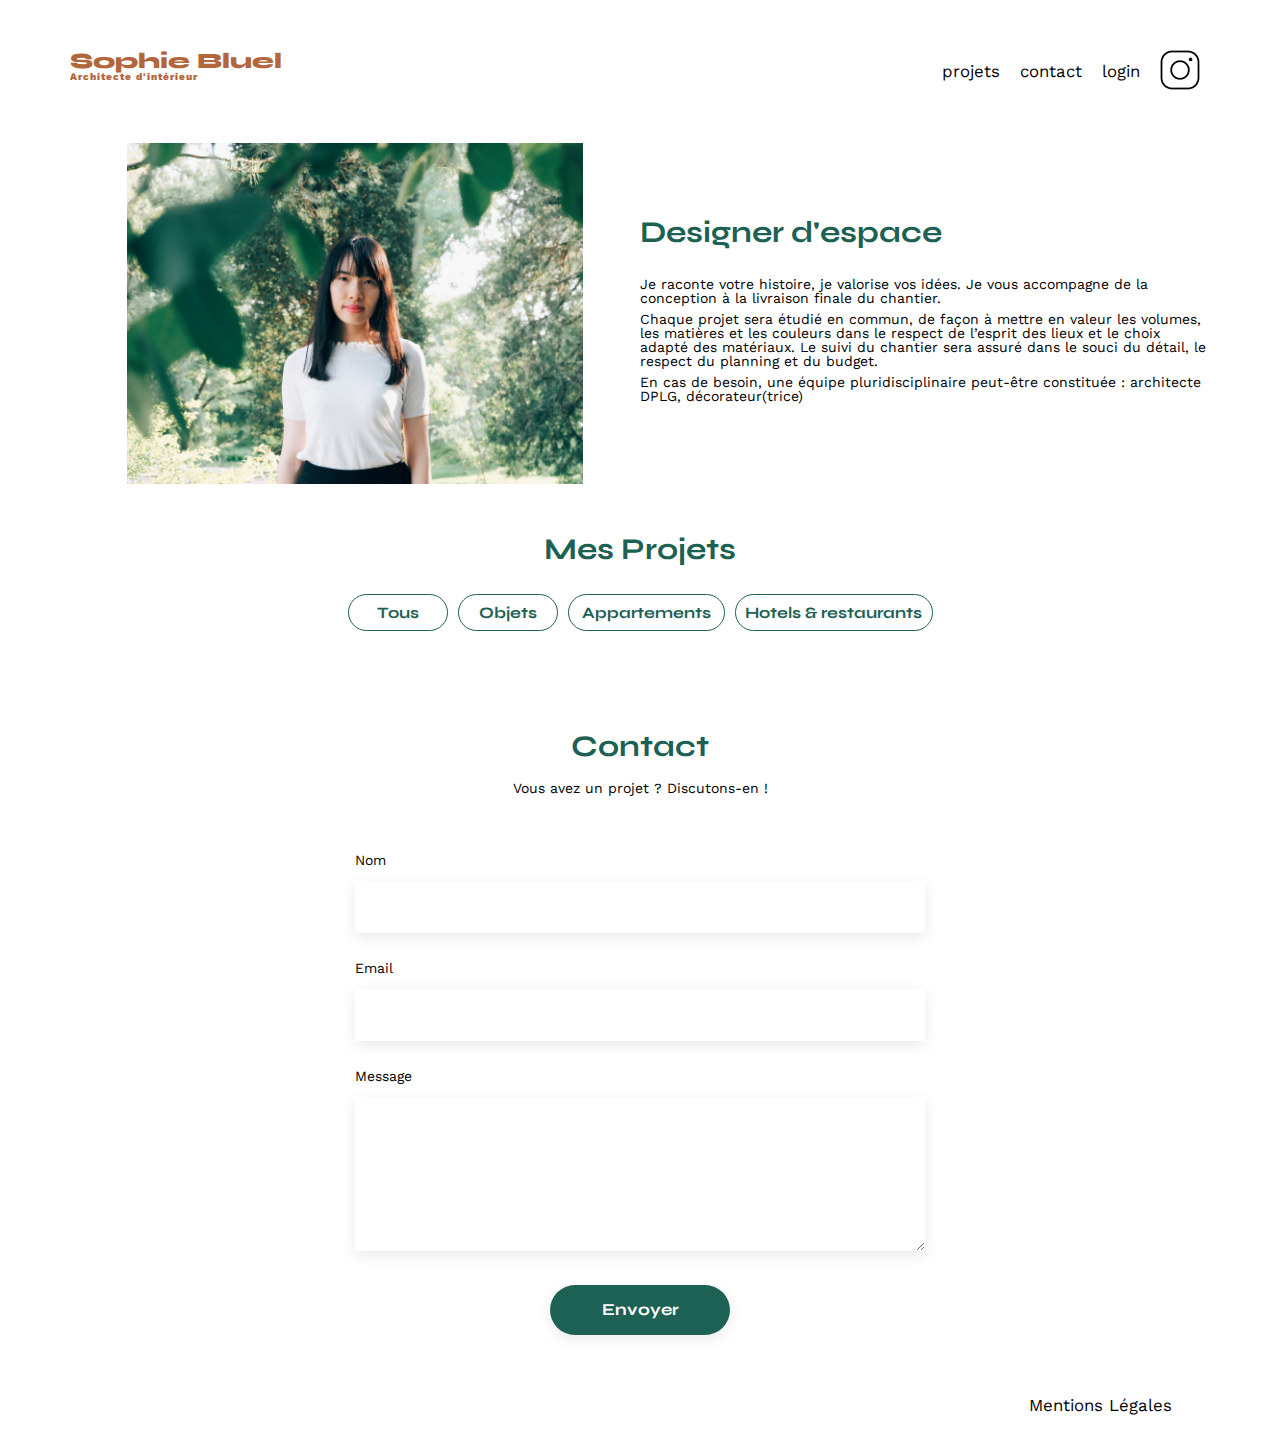
==== FrontEnd/index.html @ b27c8770 "first commit" ====
<!DOCTYPE html>
<html lang="fr">
<head>
	<meta charset="UTF-8">
	<title>Sophie Bluel - Architecte d'intérieur</title>
	<meta name="viewport" content="width=device-width, initial-scale=1.0">
	<link rel="preconnect" href="https://fonts.googleapis.com">
	<link rel="preconnect" href="https://fonts.gstatic.com" crossorigin>
	<link href="https://fonts.googleapis.com/css2?family=Syne:wght@700;800&family=Work+Sans&display=swap" rel="stylesheet">
	<meta name="description" content="">
	<link rel="stylesheet" href="./assets/style.css">
	<script src="scripts/index.js" defer></script>
</head>
<body>
<header>
	<h1>Sophie Bluel <span>Architecte d'intérieur</span></h1>
	<nav>
		<ul>
			<li><a href="#portfolio">projets</a></li>
			<li><a href="#contact">contact</a></li>
			<li><a href="logIn.html">login</a></li>
			<li><img src="./assets/icons/instagram.png" alt="Instagram"></li>
		</ul>
	</nav>
</header>
<main>
	<section id="introduction">
		<figure>
			<img src="./assets/images/sophie-bluel.png" alt="">
		</figure>
		<article>
			<h2>Designer d'espace</h2>
			<p>Je raconte votre histoire, je valorise vos idées. Je vous accompagne de la conception à la livraison finale du chantier.</p>
			<p>Chaque projet sera étudié en commun, de façon à mettre en valeur les volumes, les matières et les couleurs dans le respect de l’esprit des lieux et le choix adapté des matériaux. Le suivi du chantier sera assuré dans le souci du détail, le respect du planning et du budget.</p>
			<p>En cas de besoin, une équipe pluridisciplinaire peut-être constituée : architecte DPLG, décorateur(trice)</p>
		</article>
	</section>
	<section id="portfolio">
		<h2>Mes Projets</h2>
		<div class="filterButtons"></div>
		<div id="gallery" class="gallery">
			<!-- <figure>
				<img src="assets/images/abajour-tahina.png" alt="Abajour Tahina">
				<figcaption>Abajour Tahina</figcaption>
			</figure>
			<figure>
				<img src="assets/images/appartement-paris-v.png" alt="Appartement Paris V">
				<figcaption>Appartement Paris V</figcaption>
			</figure>
			<figure>
				<img src="assets/images/restaurant-sushisen-londres.png" alt="Restaurant Sushisen - Londres">
				<figcaption>Restaurant Sushisen - Londres</figcaption>
			</figure>
			<figure>
				<img src="assets/images/la-balisiere.png" alt="Villa “La Balisiere” - Port Louis">
				<figcaption>Villa “La Balisiere” - Port Louis</figcaption>
			</figure>
			<figure>
				<img src="assets/images/structures-thermopolis.png" alt="Structures Thermopolis">
				<figcaption>Structures Thermopolis</figcaption>
			</figure>
			<figure>
				<img src="assets/images/appartement-paris-x.png" alt="Appartement Paris X">
				<figcaption>Appartement Paris X</figcaption>
			</figure>
			<figure>
				<img src="assets/images/le-coteau-cassis.png" alt="Pavillon “Le coteau” - Cassis">
				<figcaption>Pavillon “Le coteau” - Cassis</figcaption>
			</figure>
			<figure>
				<img src="assets/images/villa-ferneze.png" alt="Villa Ferneze - Isola d’Elba">
				<figcaption>Villa Ferneze - Isola d’Elba</figcaption>
			</figure>
			<figure>
				<img src="assets/images/appartement-paris-xviii.png" alt="Appartement Paris XVIII">
				<figcaption>Appartement Paris XVIII</figcaption>
			</figure>
			<figure>
				<img src="assets/images/bar-lullaby-paris.png" alt="Bar “Lullaby” - Paris">
				<figcaption>Bar “Lullaby” - Paris</figcaption>
			</figure>
			<figure>
				<img src="assets/images/hotel-first-arte-new-delhi.png" alt="Hotel First Arte - New Delhi">
				<figcaption>Hotel First Arte - New Delhi</figcaption>
			</figure> -->
		</div>
	</section>
	<section id="contact">
		<h2>Contact</h2>
		<p>Vous avez un projet ? Discutons-en !</p>
		<form action="#" method="post">
			<label for="name">Nom</label>
			<input type="text" name="name" id="name">
			<label for="email">Email</label>
			<input type="email" name="email" id="email">
			<label for="message">Message</label>
			<textarea name="message" id="message" cols="30" rows="10"></textarea>
			<input type="submit" value="Envoyer">
		</form>
	</section>
</main>

<footer>
	<nav>
		<ul>
			<li>Mentions Légales</li>
		</ul>
	</nav>
</footer>
</body>
</html>
---- FrontEnd/assets/style.css ----
/* http://meyerweb.com/eric/tools/css/reset/
   v2.0 | 20110126
   License: none (public domain)
*/

html, body, div, span, applet, object, iframe,
h1, h2, h3, h4, h5, h6, p, blockquote, pre,
a, abbr, acronym, address, big, cite, code,
del, dfn, em, img, ins, kbd, q, s, samp,
small, strike, strong, sub, sup, tt, var,
b, u, i, center,
dl, dt, dd, ol, ul, li,
fieldset, form, label, legend,
table, caption, tbody, tfoot, thead, tr, th, td,
article, aside, canvas, details, embed,
figure, figcaption, footer, header, hgroup,
menu, nav, output, ruby, section, summary,
time, mark, audio, video {
	margin: 0;
	padding: 0;
	border: 0;
	font-size: 100%;
	font: inherit;
	vertical-align: baseline;
}
/* HTML5 display-role reset for older browsers */
article, aside, details, figcaption, figure,
footer, header, hgroup, menu, nav, section {
	display: block;
}
body {
	line-height: 1;
}
ol, ul {
	list-style: none;
}
blockquote, q {
	quotes: none;
}
blockquote:before, blockquote:after,
q:before, q:after {
	content: '';
	content: none;
}
table {
	border-collapse: collapse;
	border-spacing: 0;
}
/** end reset css**/
body {
	max-width: 1140px;
	margin:auto;
	font-family: 'Work Sans' ;
	font-size: 14px;
}
header {
	display: flex;
	justify-content: space-between;
	margin: 50px 0
}
section {
	margin: 50px 0
}

h1{
	display: flex;
	flex-direction: column;
	font-family: 'Syne';
	font-size: 22px;
	font-weight: 800;
	color: #B1663C
}

h1 > span {
	font-family: 'Work Sans';
	font-size:10px;
	letter-spacing: 0.1em;
;
}

h2{
	font-family: 'Syne';
	font-weight: 700;
	font-size: 30px;
	color: #1D6154
}
li a {
	color: inherit;
	text-decoration: none;
  }
  
nav ul {
	display: flex;
	align-items: center;
	list-style-type: none;

}
nav li {
	padding: 0 10px;
	font-size: 1.2em;
}

li:hover , li a:hover {
	color: #B1663C;
}
#introduction {
	display: flex;
	align-items: center;
}
#introduction figure {
	flex: 1
}
#introduction img {
	display: block;
	margin: auto;
	width: 80%;
}

#introduction article {
	flex: 1
}
#introduction h2 {
	margin-bottom: 1em;
}

#introduction p {
	margin-bottom: 0.5em;
}
#portfolio h2 {
	text-align: center;
	margin-bottom: 1em;
}
.gallery {
	width: 100%;
	display: grid;
	grid-template-columns: 1fr 1fr 1fr;
	grid-column-gap: 20px;
	grid-row-gap: 20px;
}

.gallery img {
	width: 100%;

}
#contact {
	width: 50%;
margin: auto;
}
#contact > * {
	text-align: center;

}
#contact h2{
	margin-bottom: 20px;
}
#contact form {
	text-align: left;
	margin-top:30px;
	display: flex;
	flex-direction: column;
}

#contact input {
	height: 50px;
	font-size: 1.2em;
	border: none;
	box-shadow: 0px 4px 14px rgba(0, 0, 0, 0.09);
}
#contact label {
	margin: 2em 0 1em 0;
}
#contact textarea {
	border: none;
	box-shadow: 0px 4px 14px rgba(0, 0, 0, 0.09);
}

input[type="submit"]{
	font-family: 'Syne';
	font-weight: 700;
	color: white;
	background-color: #1D6154;
	margin : 2em auto ;
	width: 180px;
	text-align: center;
	border-radius: 60px ;
}

footer nav ul {
	display: flex;
	justify-content: flex-end;
	margin: 2em
}

/* boutons filtre */
.filterButtons{
	display: flex;
	justify-content: center;
	gap: 10px;
	margin-bottom: 50px;
}

#btnFilter{

	font-family: Syne;
	font-size: 16px;
	font-weight: 700;
	border-radius: 60px;
	border: 1px;
	opacity: 0px;	
	text-align: center;
	color: #1D6154;
	border: 1px solid #1D6154 ;
	background: #ffffff;
}
#btnFilter:hover{
	background: #1D6154;
	color: #ffffff;
}

.btn-tous{
	width: 100px;
	height: 37px;
	
}
.btn-objets{
	width: 100px;
	height: 37px;
}
.btn-appartements{
	width: 157px;
	height: 37px;
}
.btn-hotels-restaurants{
	width: 198px;
	height: 37px;
	
}
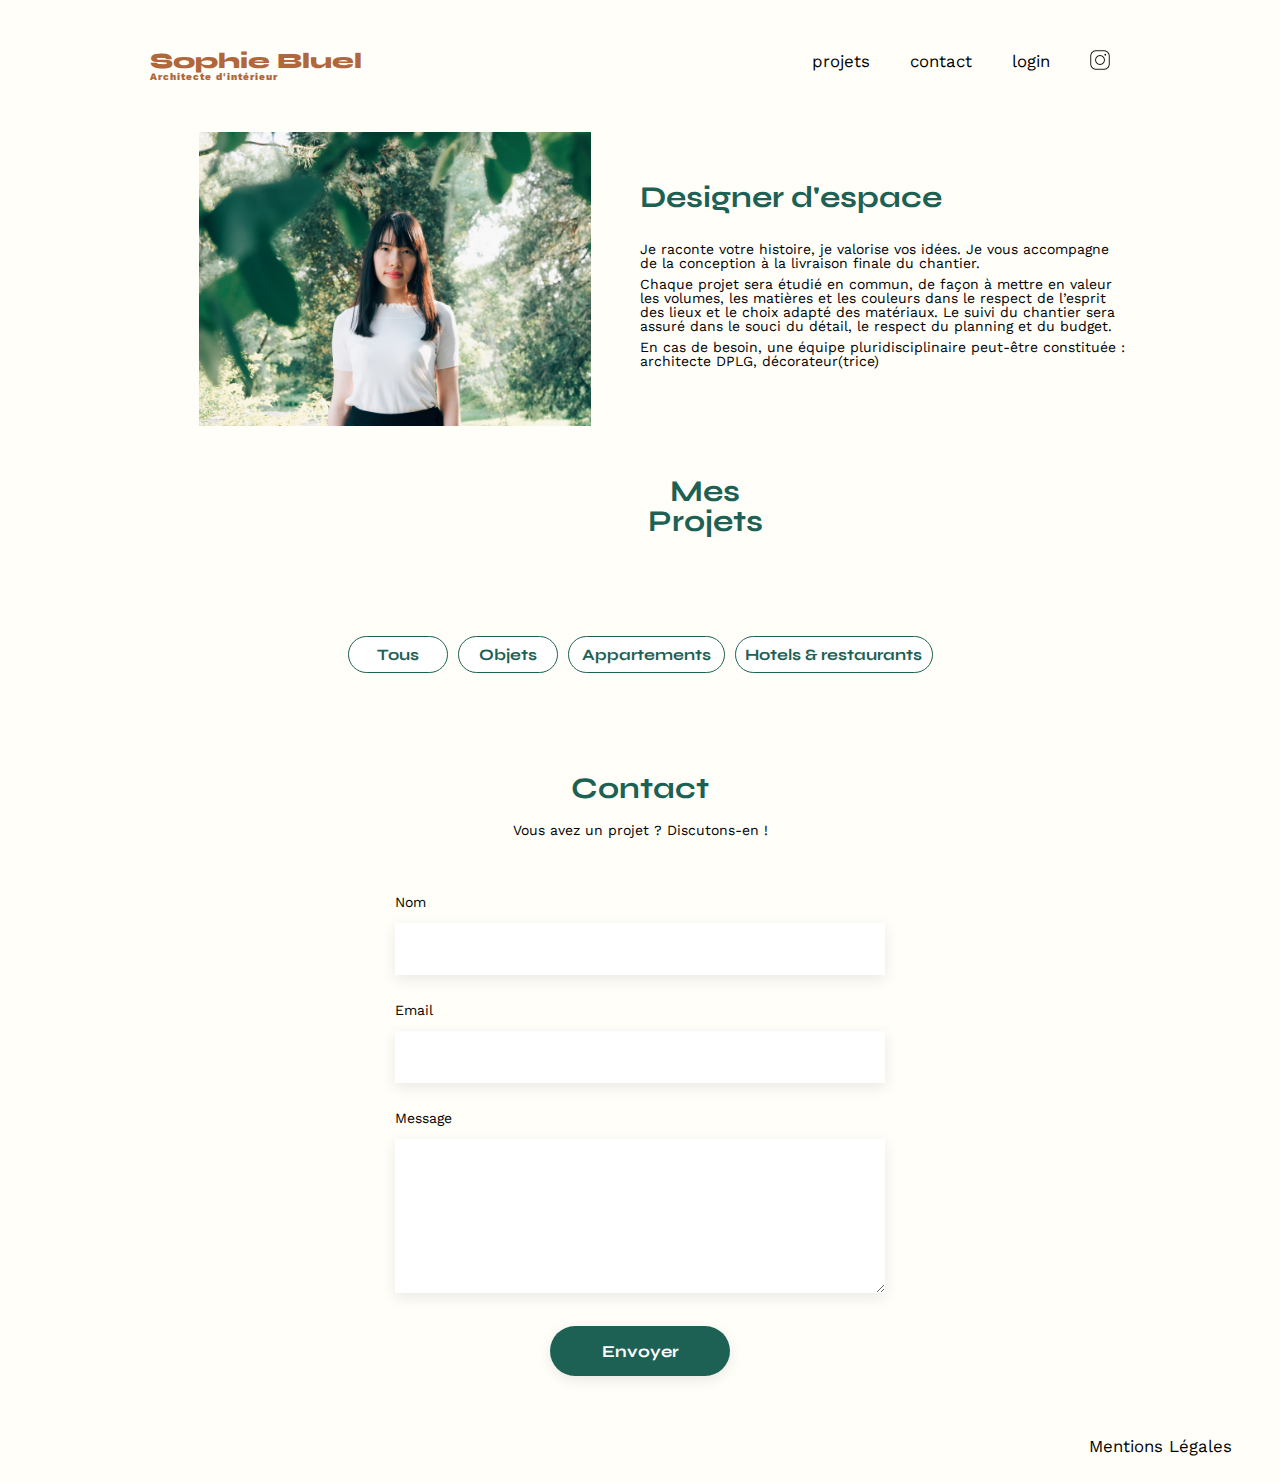
==== commit be2e959e: "js modale" ====
--- a/FrontEnd/index.html
+++ b/FrontEnd/index.html
@@ -36,54 +36,11 @@
 		</article>
 	</section>
 	<section id="portfolio">
-		<h2>Mes Projets</h2>
+		<div class="title">
+			<h2>Mes Projets</h2>
+		</div>
 		<div class="filterButtons"></div>
-		<div id="gallery" class="gallery">
-			<!-- <figure>
-				<img src="assets/images/abajour-tahina.png" alt="Abajour Tahina">
-				<figcaption>Abajour Tahina</figcaption>
-			</figure>
-			<figure>
-				<img src="assets/images/appartement-paris-v.png" alt="Appartement Paris V">
-				<figcaption>Appartement Paris V</figcaption>
-			</figure>
-			<figure>
-				<img src="assets/images/restaurant-sushisen-londres.png" alt="Restaurant Sushisen - Londres">
-				<figcaption>Restaurant Sushisen - Londres</figcaption>
-			</figure>
-			<figure>
-				<img src="assets/images/la-balisiere.png" alt="Villa “La Balisiere” - Port Louis">
-				<figcaption>Villa “La Balisiere” - Port Louis</figcaption>
-			</figure>
-			<figure>
-				<img src="assets/images/structures-thermopolis.png" alt="Structures Thermopolis">
-				<figcaption>Structures Thermopolis</figcaption>
-			</figure>
-			<figure>
-				<img src="assets/images/appartement-paris-x.png" alt="Appartement Paris X">
-				<figcaption>Appartement Paris X</figcaption>
-			</figure>
-			<figure>
-				<img src="assets/images/le-coteau-cassis.png" alt="Pavillon “Le coteau” - Cassis">
-				<figcaption>Pavillon “Le coteau” - Cassis</figcaption>
-			</figure>
-			<figure>
-				<img src="assets/images/villa-ferneze.png" alt="Villa Ferneze - Isola d’Elba">
-				<figcaption>Villa Ferneze - Isola d’Elba</figcaption>
-			</figure>
-			<figure>
-				<img src="assets/images/appartement-paris-xviii.png" alt="Appartement Paris XVIII">
-				<figcaption>Appartement Paris XVIII</figcaption>
-			</figure>
-			<figure>
-				<img src="assets/images/bar-lullaby-paris.png" alt="Bar “Lullaby” - Paris">
-				<figcaption>Bar “Lullaby” - Paris</figcaption>
-			</figure>
-			<figure>
-				<img src="assets/images/hotel-first-arte-new-delhi.png" alt="Hotel First Arte - New Delhi">
-				<figcaption>Hotel First Arte - New Delhi</figcaption>
-			</figure> -->
-		</div>
+		<div id="gallery" class="gallery"></div>
 	</section>
 	<section id="contact">
 		<h2>Contact</h2>
--- a/FrontEnd/assets/style.css
+++ b/FrontEnd/assets/style.css
@@ -48,15 +48,50 @@
 }
 /** end reset css**/
 body {
-	max-width: 1140px;
-	margin:auto;
+	max-width: 1440px;
+	margin: auto;
 	font-family: 'Work Sans' ;
 	font-size: 14px;
+	background: #FFFEF8;
+
+}
+/* barre edition mode */
+
+.bar-edition{
+	height: 59px;
+	gap: 0px;
+	opacity: 0px;
+	display: flex;	
+	justify-content: center;
+	align-items: center;
+	position: relative;
+	top: 0;
+	background: #000;
+}
+.bar-edition .fa-pen-to-square {
+	width: 15.58px;
+	height: 15.58px;
+	top: 2px;
+	gap: 0px;
+	opacity: 0px;	
+	color: #ffffff;
+
+
+}
+.bar-edition p {
+	font-family: 'Work Sans';
+	font-size: 16px;
+	font-weight: 400;
+	line-height: 18.77px;
+	text-align: center;	
+	color: #ffffff;
 }
 header {
 	display: flex;
 	justify-content: space-between;
-	margin: 50px 0
+	margin: 50px 0;
+	padding: 0px 150px 0px 150px;
+	
 }
 section {
 	margin: 50px 0
@@ -96,12 +131,21 @@
 
 }
 nav li {
-	padding: 0 10px;
+	padding: 0 20px;
 	font-size: 1.2em;
 }
 
 li:hover , li a:hover {
-	color: #B1663C;
+	font-weight: bold;
+	
+
+}
+nav li img {
+	width: 20px;
+	height: 20px;
+}
+main{
+	padding: 0px 150px 0px 150px;
 }
 #introduction {
 	display: flex;
@@ -128,7 +172,8 @@
 }
 #portfolio h2 {
 	text-align: center;
-	margin-bottom: 1em;
+	
+	
 }
 .gallery {
 	width: 100%;
@@ -166,6 +211,12 @@
 	border: none;
 	box-shadow: 0px 4px 14px rgba(0, 0, 0, 0.09);
 }
+#contact input[type="submit"]:hover {
+	background: #0E2F28;
+	cursor: pointer;
+
+}
+
 #contact label {
 	margin: 2em 0 1em 0;
 }
@@ -191,6 +242,25 @@
 	margin: 2em
 }
 
+.title {
+	display: flex;
+	align-items: center;
+	padding-left: 480px;
+	padding-right:350px;
+	margin-bottom: 100px;
+}
+	
+#portfolio .fa-pen-to-square {
+margin-left: 20px;
+}
+
+#portfolio a {
+	margin-left: 8px;
+	text-decoration: none;
+	color: #000;
+}
+
+
 /* boutons filtre */
 .filterButtons{
 	display: flex;
@@ -235,3 +305,364 @@
 	height: 37px;
 	
 }
+/********************* fenetre modal *********************/
+.modal-container{
+	display: none;
+	position: fixed;
+	top: 0;
+	width: 100vw;
+	height: 100vh;
+	max-width: 1440px;
+}
+
+.modal-container.active {
+    display: block;
+}
+
+.overlay{
+	position: absolute;
+	width: 100%;
+	height: 100%;
+	background: #0000004D;
+	
+}
+.modal{
+	width: 570px;
+	height: 610px;
+	border-radius: 10px;
+	opacity: 0px;
+	max-width: 630px;
+	min-width: 300px;
+	padding: 30px;
+	background: #ffffff;
+	position: absolute;
+	top: 50%;
+	left: 50%;
+	display: flex;
+	flex-direction: column;
+	justify-content: center;
+	align-items: center;
+	transform: translate(-50%, -50%);
+
+}
+#close-modal{
+position: fixed;
+right: 40px;
+top: 40px;
+width: 24px;
+height: 24px;
+padding: 6px 5.99px 5.99px 6px;
+gap: 0px;
+opacity: 0px;
+display: flex;
+justify-content: center;
+align-items: center;
+background: #ffffff;
+border: 0;
+cursor: pointer;
+}
+.modal h2 {
+	width: 173px;
+	height: 30px;
+	top: 720px;
+	left: 634px;
+	gap: 0px;
+	opacity: 0px;
+	font-family: 'Work Sans';
+	font-size: 26px;
+	font-weight: 400;
+	line-height: 30.5px;
+	text-align: center;
+	color: #000000;
+
+		
+}
+.grid-photo {
+	position: relative;
+	width: 72%;
+	height: 70%;
+	margin: 40px;
+	display: grid;
+	grid-template-columns: repeat(5, 1fr);
+	grid-template-rows: 1fr 1fr 1fr 50px;
+	gap: 30px 10px;
+	border-bottom: 1px solid#B3B3B3;
+}
+
+
+.grid-photo img {
+    max-width: 100%;
+    max-height: 100%;
+    object-fit: cover; 
+}
+.grid-photo div {
+    display: flex;
+	justify-content: end;
+}
+
+.delete-icon {
+    position: absolute;
+	display: flex;
+	justify-content: center;
+	align-items: center;
+    cursor: pointer;
+	font-size: 10px;
+	width: 17px;
+	height: 17px;
+	margin: 5px;
+	gap: 0px;
+	border-radius: 2px;
+	opacity: 0px;
+	color: #ffffff;
+	background: #000;
+	
+}
+
+
+#addphoto {
+	width: 237px;
+	height: 36px;
+	top: 1267px;
+	left: 600px;
+	gap: 0px;
+	border: 0;
+	border-radius: 60px;
+	opacity: 0px;
+	font-family: Syne;
+	font-size: 14px;
+	font-weight: 700;
+	line-height: 16.8px;
+	text-align: center;
+	cursor: pointer;
+	background: #1D6154;
+	color: #ffffff;
+}
+
+/* fenetre modal ajout photo  */
+
+.modal-container-add-photo{
+	display: none;
+	position: fixed;
+	top: 0;
+	width: 100vw;
+	height: 100vh;
+	max-width: 1440px;
+}
+.modal-container-add-photo.active{
+	display: block;
+}
+
+
+#close-modal-add{
+	position: fixed;
+	right: 40px;
+	top: 35px;
+	width: 24px;
+	height: 24px;
+	padding: 6px 5.99px 5.99px 6px;
+	gap: 0px;
+	opacity: 0px;
+	font-size: 10px ;
+	display: flex;
+	justify-content: center;
+	align-items: center;
+	background: #ffffff;
+	border: 0;
+	cursor: pointer;
+}
+
+.container-add-newphoto{
+	width: 75%;
+	height: 80%;
+	display: flex;
+	flex-direction: column;
+	justify-content: center;
+	align-items: center;
+	border-bottom: 1px solid #B3B3B3;
+	
+}
+
+.container-newphoto {
+	width: 100%;
+	height: 35%;
+	margin-top: 5px;
+	margin-bottom: 20px;
+	border-radius: 3px;
+	display: flex;
+	flex-direction: column;
+	justify-content: center;
+	align-items: center;
+	gap: 10px;
+	background: #E8F1F6;
+}
+
+.container-newphoto img {
+    max-width: 420px;
+    max-height: 175px;
+
+}
+
+.visu-photo.active {
+	display: none;
+}
+
+.visu-photo{
+	width: 100%;
+	height: 100%;
+	border-radius: 3px;
+	display: flex;
+	flex-direction: column;
+	justify-content: center;
+	align-items: center;
+	gap: 10px;
+	background: #E8F1F6;
+}
+.visu-photo p {
+	font-family: 'Work Sans';
+	font-size: 10px;
+	font-weight: 400;
+	line-height: 11.73px;
+	text-align: center;
+	color: #444444;
+	
+}
+#browse-button{
+	width: 173px;
+	height: 36px;
+	gap: 0px;
+	border-radius: 50px;
+	opacity: 0px;
+	cursor: pointer;
+	background: #CBD6DC;
+	font-family: 'Work Sans';
+	font-size: 14px;
+	font-weight: 500;
+	line-height: 16.42px;
+	text-align: center;
+	border: 0;
+	color: #306685;
+	
+}
+
+.fa-image {
+	top: 799px;
+	left: 681px;
+	padding: 9.5px 3.93px 6.88px 3.93px;
+	gap: 0px;
+	opacity: 0px;
+	font-size: 68px;
+	padding: 0;
+	color: #B9C5CC;
+
+	
+}
+
+form{
+	width: 100%;
+	height: 100%;
+	display: flex;
+	flex-direction: column;
+}
+#valide-photo{
+	width: 237px;
+	height: 36px;
+	top: 1267px;
+	left: 600px;
+	gap: 0px;
+	border: 0;
+	margin-top: 30px;
+	border-radius: 60px;
+	opacity: 0px;
+	font-family: Syne;
+	font-size: 14px;
+	font-weight: 700;
+	line-height: 16.8px;
+	text-align: center;
+	cursor: pointer;
+	background: #A7A7A7;
+	color: #ffffff;
+}
+#return-modal{
+	position: fixed;
+	left: 40px;
+	top: 35px;
+	width: 24px;
+	height: 24px;
+	padding: 6px 5.99px 5.99px 6px;
+	gap: 0px;
+	opacity: 0px;
+	display: flex;
+	justify-content: center;
+	align-items: center;
+	background: #ffffff;
+	border: 0;
+	cursor: pointer;
+}
+
+#category {
+	width: 420px;
+	height: 51px;
+	padding: 0 10px;
+	border: 0;
+	cursor: pointer;
+	background: #FFFFFF;
+	color: gray;
+	box-shadow: 0px 4px 14px 0px #00000017;
+	
+}
+
+#title{
+	width: 420px;
+	height: 51px;
+	top: 1011px;
+	left: 510px;
+	gap: 0px;
+	opacity: 0px;
+	border: 0;
+	outline: none;
+	background: #FFFFFF;
+	box-shadow: 0px 4px 14px 0px #00000017;
+
+	
+}
+label[for="title"] {
+	width: 32px;
+	height: 16px;
+	margin-bottom: 10px;
+	margin-top: 5px;
+	gap: 0px;
+	opacity: 0px;
+	font-family: 'Work Sans';
+	font-size: 14px;
+	font-weight: 600;
+	line-height: 16.42px;
+	text-align: left;
+	color: #3D3D3D;
+
+		
+}
+label[for="category"] {
+	width: 65px;
+	height: 16px;
+	margin-bottom: 10px;
+	margin-top: 25px;
+	gap: 0px;
+	opacity: 0px;
+	font-family:'Work Sans';
+	font-size: 14px;
+	font-weight: 600;
+	line-height: 16.42px;
+	text-align: left;
+	color: #3D3D3D;
+
+		
+}
+.container-add-newphoto h2 {
+	font-family: 'Work Sans';
+	font-size: 26px;
+	font-weight: 400;
+	line-height: 30.5px;
+	text-align: center;
+	margin-bottom: 35px;
+}
+
